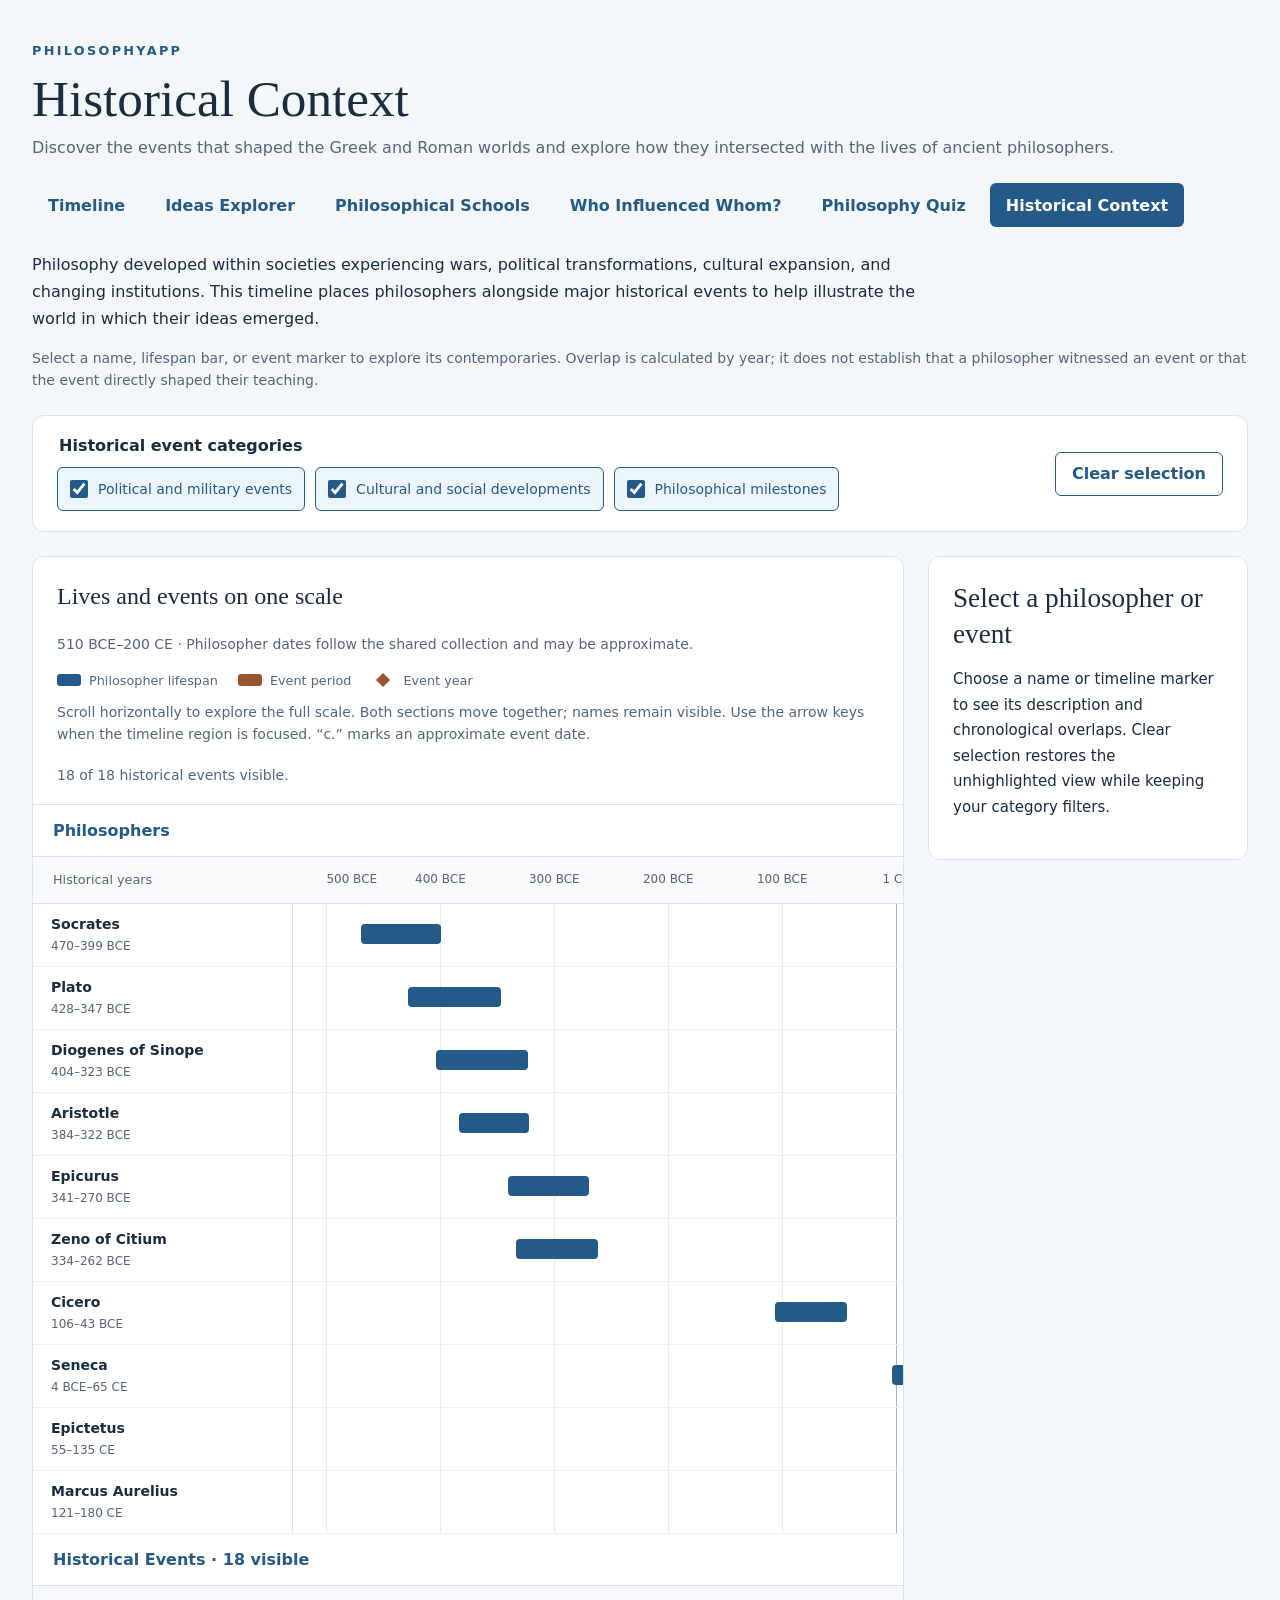
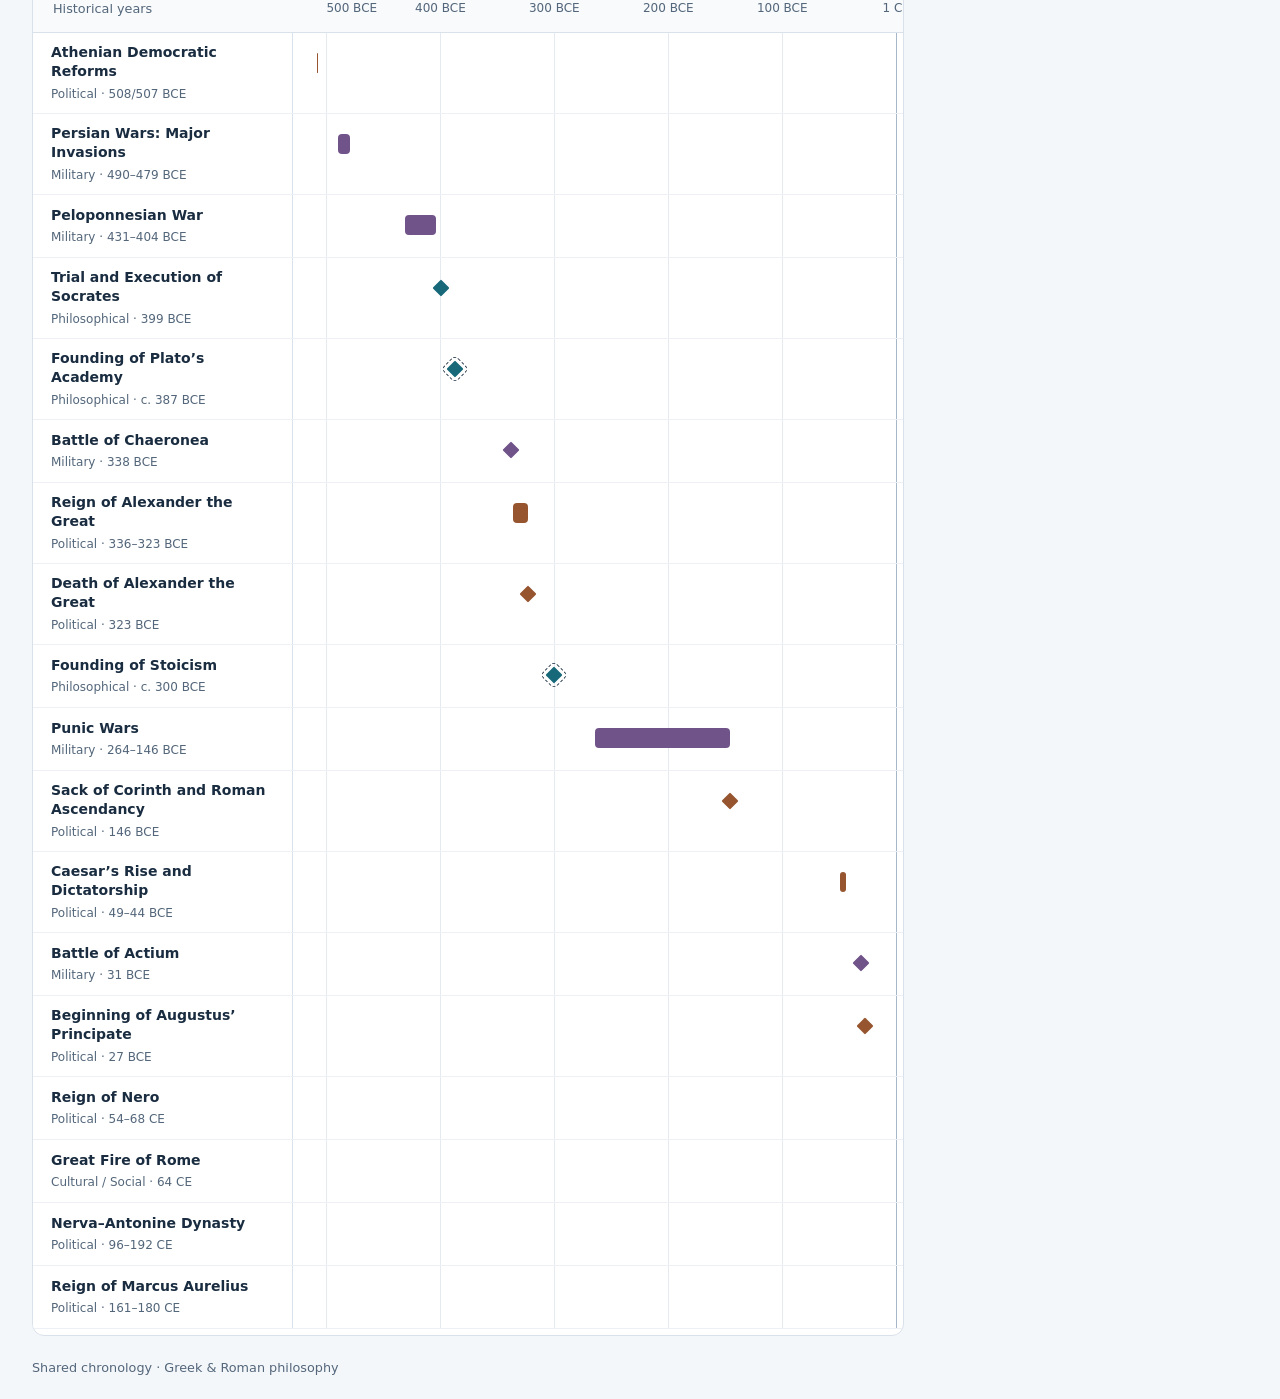
==== history.html @ 776eca30 "Add historical context timeline with event filters and overlap highlighting" ====
<!doctype html>
<html lang="en">
<head>
  <meta charset="utf-8">
  <meta name="viewport" content="width=device-width, initial-scale=1">
  <title>PhilosophyApp — Historical Context</title>
  <meta name="description" content="Discover the events that shaped the Greek and Roman worlds and explore how they intersected with the lives of ancient philosophers.">
  <link rel="stylesheet" href="styles.css">
  <script defer src="data.js"></script>
  <script defer src="history-data.js"></script>
  <script defer src="history-time.js"></script>
  <script defer src="history.js"></script>
</head>
<body>
  <header>
    <span class="brand">PHILOSOPHYAPP</span>
    <h1>Historical Context</h1>
    <p>Discover the events that shaped the Greek and Roman worlds and explore how they intersected with the lives of ancient philosophers.</p>
  </header>
  <nav class="page-nav" aria-label="Main navigation">
    <a href="index.html">Timeline</a>
    <a href="ideas.html">Ideas Explorer</a>
    <a href="schools.html">Philosophical Schools</a>
    <a href="influence.html">Who Influenced Whom?</a>
    <a href="quiz.html">Philosophy Quiz</a>
    <a href="history.html" aria-current="page">Historical Context</a>
  </nav>
  <main class="history-main">
    <section class="history-intro" aria-label="About this timeline">
      <p>Philosophy developed within societies experiencing wars, political transformations, cultural expansion, and changing institutions. This timeline places philosophers alongside major historical events to help illustrate the world in which their ideas emerged.</p>
      <p class="schools-note">Select a name, lifespan bar, or event marker to explore its contemporaries. Overlap is calculated by year; it does not establish that a philosopher witnessed an event or that the event directly shaped their teaching.</p>
    </section>
    <div class="history-controls">
      <fieldset>
        <legend>Historical event categories</legend>
        <div class="history-filters">
          <label><input type="checkbox" value="political-military" checked>Political and military events</label>
          <label><input type="checkbox" value="cultural-social" checked>Cultural and social developments</label>
          <label><input type="checkbox" value="philosophical" checked>Philosophical milestones</label>
        </div>
      </fieldset>
      <button id="history-reset" class="network-reset" type="button">Clear selection</button>
    </div>
    <section class="history-timeline-card" aria-labelledby="history-timeline-title">
      <h2 id="history-timeline-title" class="question-title">Lives and events on one scale</h2>
      <p id="history-range" class="schools-note"></p>
      <ul class="history-legend" aria-label="Timeline symbols">
        <li><span class="history-swatch" aria-hidden="true"></span>Philosopher lifespan</li>
        <li><span class="history-swatch event" aria-hidden="true"></span>Event period</li>
        <li><span class="history-diamond" aria-hidden="true"></span>Event year</li>
      </ul>
      <p id="history-scroll-hint" class="schools-note">Scroll horizontally to explore the full scale. Both sections move together; names remain visible. Use the arrow keys when the timeline region is focused. “c.” marks an approximate event date.</p>
      <p id="history-filter-status" class="schools-note" role="status"></p>
      <div id="history-scroll" class="history-scroll" role="region" aria-label="Combined philosopher and historical event timeline, horizontally scrollable" aria-describedby="history-scroll-hint" tabindex="0">
        <div id="history-timeline" class="history-timeline"></div>
      </div>
    </section>
    <aside id="history-details" class="history-details" aria-labelledby="history-detail-title" aria-live="polite" aria-atomic="true"></aside>
  </main>
  <footer>Shared chronology · Greek & Roman philosophy</footer>
  <noscript>Enable JavaScript to explore historical events and philosopher lifetimes.</noscript>
</body>
</html>
---- styles.css ----
:root{color-scheme:light;--ink:#192c40;--muted:#53667a;--blue:#245a87;--roman:#96552f;--paper:#f4f7fa;--line:#d9e2eb;--name-width:180px;font-family:system-ui,-apple-system,BlinkMacSystemFont,"Segoe UI",sans-serif;color:var(--ink);background:var(--paper)}
*{box-sizing:border-box}body{margin:0}header,main,footer{max-width:1440px;margin:auto}header{padding:40px 32px 26px}.brand{font-size:.8rem;letter-spacing:.18em;font-weight:750;color:var(--blue)}h1{font-family:Georgia,serif;font-size:clamp(2.2rem,4vw,3.5rem);font-weight:400;margin:10px 0}header p{color:var(--muted);margin:0}.separator{margin:0 12px;color:#8a9bac}main{display:grid;grid-template-columns:minmax(0,1fr) 320px;gap:24px;padding:0 32px}.timeline-card,.details{background:white;border:1px solid var(--line);border-radius:12px;overflow:hidden}.section-heading{display:flex;justify-content:space-between;align-items:center;gap:14px;padding:22px 24px}.section-heading h2{font-size:1rem;margin:0}.section-heading span{font-size:.875rem;color:var(--muted)}.timeline-scroll{overflow-x:auto;position:relative;padding-bottom:8px}.timeline{min-width:850px}.axis,.timeline-row{display:grid;grid-template-columns:var(--name-width) 1fr}.axis{height:52px;background:#f8fafc;border-top:1px solid var(--line);border-bottom:1px solid var(--line)}.axis-label{padding:16px 20px;font-size:.875rem;color:var(--muted);position:sticky;left:0;background:#f8fafc;z-index:3}.track{position:relative;margin-right:40px}.tick{position:absolute;top:18px;transform:translateX(-50%);font-size:.75rem;white-space:nowrap;color:var(--muted)}.tick:first-child{transform:none}.tick:last-child{transform:translateX(-100%)}.timeline-row{height:56px;border-bottom:1px solid #edf1f5}.name{position:sticky;left:0;z-index:2;background:white;padding:18px 20px;font-size:.875rem;font-weight:600;box-shadow:1px 0 0 var(--line)}.timeline-row.selected .name{color:var(--blue);background:#edf5fc}.gridline{position:absolute;top:0;bottom:0;width:1px;background:#e4eaf0}.era-line{background:#a5b7c8}.life{position:absolute;top:13px;height:30px;border:0;border-radius:5px;background:var(--blue);cursor:pointer;min-width:12px;box-shadow:0 1px 2px #102a4320}.life.roman{background:var(--roman)}.life:hover{filter:brightness(1.17)}.life[aria-pressed="true"]{outline:3px solid #192c40;outline-offset:3px}.life:focus-visible,.timeline-scroll:focus-visible,a:focus-visible{outline:3px solid #1377cf;outline-offset:4px}.timeline-note{font-size:.875rem;color:var(--muted);padding:8px 24px 18px;margin:0;line-height:1.5}.details{padding:26px;align-self:start;min-height:440px}.eyebrow{font-size:.8rem;letter-spacing:.1em;text-transform:uppercase;color:var(--muted);margin:0 0 12px}.details h2{font-family:Georgia,serif;font-weight:400;font-size:2rem;margin:0 0 8px}.dates{font-size:1rem;color:var(--blue);font-weight:600;margin:0 0 22px}.summary{line-height:1.7;font-size:1rem}dl{margin:24px 0}dt{font-size:.8rem;color:var(--muted);margin-top:18px}dd{font-size:.9375rem;margin:5px 0 0;line-height:1.5}.source{color:var(--blue);font-weight:600;font-size:.875rem;text-underline-offset:4px}.date-note{border-top:1px solid var(--line);padding-top:18px;font-size:.875rem;color:var(--muted);line-height:1.5}footer{padding:24px 32px;font-size:.8rem;color:var(--muted)}.scroll-hint{display:none}
@media(max-width:1100px){main{grid-template-columns:1fr}.details{min-height:0}.section-heading{flex-wrap:wrap}}
@media(max-width:650px){header{padding:28px 18px 22px}main{padding:0 12px;gap:16px}.section-heading{padding:18px}.section-heading span{display:none}.scroll-hint{display:block;padding:0 18px 14px;color:var(--muted);font-size:.875rem;line-height:1.5}.details{padding:22px}.timeline-note{padding:8px 18px 16px}footer{padding:20px 18px}:root{--name-width:160px}.name{padding-left:14px}}

.timeline-legend{display:flex;flex-wrap:wrap;gap:12px 24px;list-style:none;padding:12px 24px 8px;margin:0;font-size:.875rem;color:var(--muted)}.timeline-legend li{display:flex;align-items:center;gap:8px}.legend-swatch{display:inline-block;width:24px;height:12px;border-radius:3px;flex-shrink:0;background:var(--blue)}.legend-swatch.roman{background:var(--roman)}
@media(max-width:650px){.timeline-legend{padding-left:18px;padding-right:18px}}

.compact-tick{display:none}
@media(max-width:650px){
  .scroll-hint{display:none}
  .timeline{min-width:0}
  .timeline-scroll{overflow-x:visible}
  .axis{display:block;height:44px}
  .axis-label{display:none}
  .axis .track{height:44px}
  .track{margin:0 18px}
  .desktop-tick{display:none}
  .compact-tick{display:block;top:14px}
  .compact-tick:nth-last-child(3){transform:none}
  .timeline-row{display:block;height:auto;min-height:62px;padding:7px 0;cursor:pointer}
  .name{position:static;background:transparent;padding:0 18px;font-size:.875rem;line-height:1.5;box-shadow:none}
  .timeline-row.selected{background:#edf5fc}
  .timeline-row.selected .name{background:transparent}
  .timeline-row .track{height:27px}
  .life{top:8px;height:14px;min-width:0;border-radius:3px}
  .life::after{content:"";position:absolute;inset:-14px -8px}
  .life[aria-pressed="true"]{outline-width:2px;outline-offset:2px}
  .gridline{opacity:.5}
}

.name-button{appearance:none;background:none;border:0;padding:0;margin:0;font:inherit;color:inherit;text-align:left;cursor:pointer;width:100%}.name-button:focus-visible{outline:3px solid #1377cf;outline-offset:3px}.details{scroll-margin-top:20px}

.timeline-row{cursor:pointer}

.history-main{display:grid;grid-template-columns:minmax(0,1fr) 320px;gap:24px;align-items:start}
.history-intro,.history-controls{grid-column:1/-1}
.history-intro>p:first-child{max-width:90ch;line-height:1.7;margin:0 0 14px}
.history-intro .schools-note{margin-bottom:0}
.history-controls{display:flex;flex-wrap:wrap;align-items:center;justify-content:space-between;gap:20px;background:white;border:1px solid var(--line);border-radius:12px;padding:20px 24px}
.history-controls fieldset{padding:0;margin:0;border:0;min-width:0}
.history-controls legend{font-weight:600;margin-bottom:12px}
.history-filters{display:flex;flex-wrap:wrap;gap:10px}
.history-filters label{display:flex;align-items:center;gap:10px;min-height:44px;padding:10px 12px;border:1px solid var(--line);border-radius:6px;font-size:.875rem;cursor:pointer}
.history-filters label:has(input:checked){background:#edf5fc;border-color:var(--blue);color:var(--blue)}
.history-filters input{accent-color:var(--blue);width:18px;height:18px;margin:0;flex-shrink:0}
.history-timeline-card{min-width:0;background:white;border:1px solid var(--line);border-radius:12px;overflow:hidden;padding-top:24px}
.history-timeline-card>.question-title,.history-timeline-card>.schools-note,.history-legend{margin-left:24px;margin-right:24px}
.history-timeline-card>.question-title{font-size:1.5rem}
.history-legend{display:flex;flex-wrap:wrap;gap:12px 20px;list-style:none;padding:0;color:var(--muted);font-size:.8rem}
.history-legend li{display:flex;align-items:center;gap:8px}
.history-swatch{width:24px;height:12px;border-radius:3px;background:var(--blue)}
.history-swatch.event{background:var(--roman)}
.history-diamond{width:10px;height:10px;background:var(--roman);transform:rotate(45deg);margin:0 7px}
.history-scroll{overflow-x:auto;border-top:1px solid var(--line);padding-bottom:6px}
.history-timeline{min-width:1120px;--history-label-width:260px}
.history-section-title{position:sticky;left:0;width:fit-content;max-width:calc(100vw - 50px);padding:16px 20px;margin:0;color:var(--blue);font-size:1rem;background:white;z-index:3}
.history-axis,.history-row{display:grid;grid-template-columns:var(--history-label-width) minmax(0,1fr)}
.history-axis{height:48px;background:#f8fafc;border-top:1px solid var(--line);border-bottom:1px solid var(--line)}
.history-axis-label{position:sticky;left:0;background:#f8fafc;z-index:3;padding:15px 20px;font-size:.8rem;color:var(--muted)}
.history-track{position:relative;margin:0 30px 0 22px}
.history-tick{position:absolute;top:15px;transform:translateX(-50%);color:var(--muted);font-size:.75rem;white-space:nowrap}
.history-tick:first-child{transform:none}
.history-tick:last-child{transform:translateX(-100%)}
.history-row{min-height:62px;border-bottom:1px solid #edf1f5}
.history-row-button{position:sticky;left:0;z-index:2;display:flex;flex-direction:column;justify-content:center;gap:4px;width:100%;min-height:62px;border:0;border-right:1px solid var(--line);padding:10px 18px;text-align:left;font:inherit;background:white;color:var(--ink);cursor:pointer}
.history-row-name{font-size:.875rem;font-weight:600;line-height:1.4}
.history-row-meta{font-size:.75rem;line-height:1.4;color:var(--muted)}
.history-row.selected .history-row-button{background:#edf5fc;color:var(--blue)}
.history-row.matched .history-row-button{border-left:4px solid var(--blue);padding-left:14px}
.history-row.dimmed .history-row-name,.history-row.dimmed .history-mark{opacity:.5}
.history-row[hidden]{display:none}
.history-gridline{position:absolute;top:0;bottom:0;width:1px;background:#e4eaf0;pointer-events:none}
.history-gridline.era{background:#a5b7c8}
.history-mark{position:absolute;top:6px;height:48px;border:0;background:none;padding:0;cursor:pointer;color:var(--ink)}
.history-mark::after{content:"";position:absolute;inset:0 -22px;min-width:44px}
.history-shape{position:absolute;top:14px;left:0;width:100%;height:20px;background:var(--blue);border-radius:4px;pointer-events:none}
.history-row.event .history-shape{background:var(--roman)}
.history-row.military .history-shape{background:#705388}
.history-row.cultural-social .history-shape{background:#367155}
.history-row.philosophical .history-shape{background:#176979}
.history-mark.point{transform:translateX(-50%)}
.history-mark.point::after{inset:0}
.history-mark.point .history-shape{width:12px;height:12px;left:calc(50% - 6px);top:18px;border-radius:1px;transform:rotate(45deg)}
.history-mark.approximate .history-shape{outline:1px dashed var(--ink);outline-offset:3px}
.history-row.matched .history-shape{box-shadow:0 0 0 2px white,0 0 0 3px var(--blue)}
.history-row.selected .history-shape{outline:3px solid var(--ink);outline-offset:3px}
.history-mark:focus{outline:none}
.history-mark:focus-visible .history-shape{outline:3px solid #1377cf;outline-offset:5px}
.history-row-button:focus-visible,.history-scroll:focus-visible,.history-filters input:focus-visible,.history-related-button:focus-visible{outline:3px solid #1377cf;outline-offset:-3px}
.history-empty{position:sticky;left:0;max-width:calc(100vw - 76px);width:520px;padding:20px;margin:0;line-height:1.7;color:var(--muted)}
.history-details{position:sticky;top:20px;background:white;border:1px solid var(--line);border-radius:12px;padding:24px;scroll-margin-top:20px}
.history-details .question-title{font-size:1.7rem;margin-bottom:14px}
.history-details .eyebrow{line-height:1.6;letter-spacing:.04em}
.history-detail-body{font-size:.9375rem;line-height:1.7}
.history-details h3{font-size:1rem;line-height:1.5;margin:22px 0 12px}
.history-related{list-style:none;padding:0;margin:0;display:grid;gap:10px}
.history-related-button{display:flex;flex-direction:column;gap:5px;min-height:48px;width:100%;text-align:left;background:#f8fafc;border:1px solid var(--line);border-radius:6px;color:var(--blue);font:inherit;font-size:.875rem;line-height:1.5;padding:10px 12px;cursor:pointer}
.history-related-button:hover{background:#edf5fc}
.history-related-button small{color:var(--muted);font-size:.75rem}
.history-overlap-note{font-size:.8rem;line-height:1.6;border-top:1px solid var(--line);padding-top:16px;color:var(--muted);margin-bottom:0}
@media(max-width:1100px){.history-main{grid-template-columns:1fr}.history-details{position:static}}
@media(max-width:650px){.history-main{gap:18px}.history-controls{padding:18px}.history-filters{flex-direction:column}.history-filters label{width:100%}.history-timeline{--history-label-width:210px}.history-row-button{padding-left:14px}.history-row.matched .history-row-button{padding-left:10px}.history-timeline-card>.question-title,.history-timeline-card>.schools-note,.history-legend{margin-left:18px;margin-right:18px}.history-details{padding:22px}.history-track{margin-left:16px}}

.quiz-main{display:block}
.quiz-container{max-width:800px;margin:0 auto}
.quiz-card{background:white;border:1px solid var(--line);border-radius:12px;padding:28px;scroll-margin-top:20px}
.quiz-progress-text{font-size:.875rem;font-weight:600;color:var(--blue);margin:0 0 12px}
.quiz-progress{display:block;width:100%;height:10px;margin-bottom:26px;accent-color:var(--blue);border:0;border-radius:6px;overflow:hidden;background:#edf1f5}
.quiz-progress::-webkit-progress-bar{background:#edf1f5}
.quiz-progress::-webkit-progress-value{background:var(--blue)}
.quiz-progress::-moz-progress-bar{background:var(--blue)}
.quiz-category{line-height:1.6;letter-spacing:.06em}
.quiz-options{display:flex;flex-direction:column;gap:12px}
.quiz-answer{display:flex;flex-direction:column;gap:8px;width:100%;min-height:54px;padding:16px 18px;text-align:left;font:inherit;line-height:1.5;color:var(--ink);background:white;border:1px solid #a5b7c8;border-radius:8px;cursor:pointer}
.quiz-answer:hover:not([aria-disabled="true"]){background:#edf5fc;border-color:var(--blue)}
.quiz-answer[aria-disabled="true"]{cursor:default}
.quiz-answer.correct{background:#edf7f0;border:2px solid #316647;padding:15px 17px}
.quiz-answer.incorrect{background:#fff3ed;border:2px solid var(--roman);padding:15px 17px}
.quiz-answer[aria-pressed="true"]{box-shadow:inset 4px 0 0 currentColor}
.quiz-answer-status{font-size:.8rem;font-weight:700}
.quiz-answer.correct .quiz-answer-status,.quiz-review-verdict.correct{color:#28583c}
.quiz-answer.incorrect .quiz-answer-status,.quiz-review-verdict.incorrect{color:#85441f}
.quiz-feedback.answered{margin-top:20px;padding:18px;background:#f8fafc;border:1px solid var(--line);border-radius:8px;line-height:1.7}
.quiz-feedback p{margin:0}
.quiz-feedback p+p{margin-top:10px}
.quiz-feedback-heading{font-weight:600}
.quiz-next{display:inline-flex;align-items:center;justify-content:center;min-height:48px;margin-top:24px;padding:12px 20px;background:var(--blue);color:white;border:1px solid var(--blue);border-radius:6px;font:inherit;font-weight:600;cursor:pointer}
.quiz-next:hover:not(:disabled){background:#1d4b70}
.quiz-next:disabled{background:#e9eef3;color:var(--muted);border-color:var(--line);cursor:default}
.quiz-answer:focus-visible,.quiz-next:focus-visible,.quiz-review summary:focus-visible{outline:3px solid #1377cf;outline-offset:3px}
.quiz-result,.quiz-result-message{line-height:1.7}
.quiz-score{font:400 2rem Georgia,serif;color:var(--blue);margin:20px 0}
.quiz-review-title{font-size:1.2rem;margin:32px 0 18px}
.quiz-review{display:flex;flex-direction:column;gap:12px}
.quiz-review-item{border:1px solid var(--line);border-radius:8px;overflow:hidden}
.quiz-review summary{padding:16px;min-height:54px;line-height:1.6;cursor:pointer;font-weight:600}
.quiz-review-verdict{display:block;font-size:.8rem;margin-top:6px}
.quiz-review-body{padding:0 16px 16px;line-height:1.7}
.quiz-review-body p{margin:12px 0 0}
.quiz-review-body p:first-child{margin-top:0}
@media(max-width:650px){.quiz-card{padding:22px 18px}.quiz-next{width:100%}.quiz-answer{padding:14px}.quiz-answer.correct,.quiz-answer.incorrect{padding:13px}.quiz-review summary{padding:14px}}

.network-main{display:block}
.network-section,.network-details{margin-bottom:28px}
.network-heading{display:flex;justify-content:space-between;align-items:center;flex-wrap:wrap;gap:16px;margin-bottom:16px}
.network-heading .question-title{margin:0}
.network-intro,.network-body{line-height:1.7;max-width:80ch}
.network-reset{font:inherit;font-weight:600;min-height:44px;padding:10px 16px;color:var(--blue);background:white;border:1px solid var(--blue);border-radius:6px;cursor:pointer}
.network-reset:hover{background:#edf5fc}
.network-legend{display:flex;flex-wrap:wrap;gap:12px 28px;list-style:none;padding:0;margin:22px 0;font-size:.875rem;color:var(--muted)}
.network-legend li{display:flex;align-items:center;gap:10px}
.network-line{position:relative;width:42px;border-top:2px solid var(--blue);margin-right:3px}
.network-line::after{content:"";position:absolute;right:-3px;top:-5px;border-left:8px solid var(--blue);border-top:4px solid transparent;border-bottom:4px solid transparent}
.network-line.dashed{border-top-style:dashed;border-top-color:var(--roman)}
.network-line.dashed::after{border-left-color:var(--roman)}
.network-scroll{overflow-x:auto;border:1px solid var(--line);border-radius:12px;background:white}
.network-canvas{position:relative;isolation:isolate}
.network-arrows{position:absolute;inset:0;overflow:visible;pointer-events:none}
.network-edge{cursor:pointer;pointer-events:auto}
.edge-line{fill:none;stroke:var(--blue);stroke-width:2}
.network-edge.intellectual .edge-line{stroke:var(--roman);stroke-dasharray:8 6}
.edge-hit{fill:none;stroke:transparent;stroke-width:28;pointer-events:stroke}
.arrow-head.direct{fill:var(--blue)}
.arrow-head.intellectual{fill:var(--roman)}
.arrow-head.selected{fill:var(--ink)}
.network-edge.highlighted .edge-line{stroke:var(--ink);stroke-width:3}
.network-edge:focus{outline:none}
.network-edge:focus-visible .edge-line,.network-edge:hover .edge-line{stroke:#1377cf;stroke-width:4}
.network-node{position:absolute;display:flex;flex-direction:column;align-items:center;justify-content:center;gap:8px;padding:10px;font:inherit;font-size:.9375rem;font-weight:600;text-align:center;color:var(--ink);background:#f8fafc;border:1px solid #a5b7c8;border-radius:8px;cursor:pointer}
.network-node small{font-size:.75rem;font-weight:400;color:var(--muted)}
.network-node:hover,.network-node.connected{background:#edf5fc;border-color:var(--blue)}
.network-node[aria-pressed="true"]{background:var(--blue);color:white;outline:3px solid var(--ink);outline-offset:2px}
.network-node[aria-pressed="true"] small{color:white}
.network-node.dimmed{opacity:.55}
.network-edge.dimmed{opacity:.2}
.network-node:focus-visible,.network-reset:focus-visible,.network-scroll:focus-visible,.network-relationship-button:focus-visible{outline:3px solid #1377cf;outline-offset:3px}
.network-caveat{font-size:.875rem;color:var(--muted);line-height:1.6;margin:16px 0 0;max-width:100ch}
.network-details{background:white;border:1px solid var(--line);border-radius:12px;padding:26px;scroll-margin-top:20px}
.network-details .question-title{margin-bottom:12px}
.network-details h3{font-size:1rem;margin-top:24px}
.network-details .source{display:inline-block;line-height:1.6;overflow-wrap:anywhere}
.network-relationships{display:grid;grid-template-columns:repeat(auto-fit,minmax(min(100%,300px),1fr));gap:12px}
.network-relationship-button{display:flex;flex-direction:column;gap:8px;width:100%;min-height:72px;padding:14px 16px;background:white;color:var(--ink);border:1px solid var(--line);border-radius:8px;text-align:left;font:inherit;font-size:.9375rem;font-weight:600;line-height:1.5;cursor:pointer}
.network-relationship-button small{font-size:.8rem;font-weight:400;color:var(--muted)}
.network-relationship-button:hover,.network-relationship-button.related{background:#edf5fc;border-color:var(--blue)}
.network-relationship-button[aria-pressed="true"]{outline:2px solid var(--blue);outline-offset:1px}
.network-related-list{list-style:none;padding:0;display:grid;gap:10px;max-width:720px;margin-bottom:0}
@media(max-width:650px){.network-details{padding:22px}.network-legend{flex-direction:column;gap:16px}.network-heading{align-items:start}}

.schools-main{display:block}
.schools-main>section+section{margin-top:40px}
.schools-note{color:var(--muted);font-size:.875rem;line-height:1.6;margin:0 0 18px}
.school-overview{display:grid;grid-template-columns:repeat(auto-fit,minmax(min(100%,320px),1fr));gap:20px}
.school-card,.comparison-controls{background:white;border:1px solid var(--line);border-radius:12px;padding:24px}
.school-card h3{font:400 1.65rem Georgia,serif;margin:0 0 10px}
.school-founding{color:var(--blue);font-size:.875rem;font-weight:600;line-height:1.5;margin:0}
.school-card dl{margin:18px 0 0}
.school-card dt{font-weight:600;margin-top:14px}
.school-card dd{line-height:1.65}
.comparison-controls{display:flex;flex-wrap:wrap;gap:24px;align-items:start;margin-bottom:18px}
.comparison-controls fieldset{border:0;padding:0;margin:0;flex:1 1 500px;min-width:0}
.comparison-controls legend,.category-control>label{display:block;font-weight:600;margin-bottom:12px}
.school-choices{display:flex;flex-wrap:wrap;gap:10px}
.school-choice{display:flex;align-items:center;gap:10px;min-height:44px;padding:10px 12px;border:1px solid var(--line);border-radius:6px;cursor:pointer}
.school-choice:has(input:checked){background:#edf5fc;border-color:var(--blue);color:var(--blue)}
.school-choice input{width:18px;height:18px;margin:0;accent-color:var(--blue);flex-shrink:0}
.category-control{flex:1 1 240px;min-width:0}
.category-control select{font:inherit;color:var(--ink);background:white;border:1px solid var(--line);border-radius:6px;min-height:44px;padding:10px;width:100%}
.comparison-scroll{overflow-x:auto;border:1px solid var(--line);border-radius:12px;background:white}
.school-comparison{border-collapse:separate;border-spacing:0;width:100%;table-layout:fixed;min-width:1100px;font-size:.9375rem;line-height:1.65}
.school-comparison th,.school-comparison td{padding:18px;vertical-align:top;text-align:left;border-bottom:1px solid var(--line)}
.school-comparison thead th{background:#edf5fc;color:var(--blue)}
.school-comparison th:first-child{position:sticky;left:0;width:165px;background:#f8fafc;border-right:1px solid var(--line)}
.school-comparison thead th:first-child{background:#edf5fc}
.school-comparison tbody tr:last-child>*{border-bottom:0}
.school-comparison.single-category{min-width:0}
.comparison-scroll:focus-visible,.school-choice input:focus-visible,.category-control select:focus-visible{outline:3px solid #1377cf;outline-offset:3px}
.visually-hidden{position:absolute;width:1px;height:1px;padding:0;margin:-1px;overflow:hidden;clip-path:inset(50%);white-space:nowrap;border:0}
@media(max-width:650px){.school-card,.comparison-controls{padding:20px}.school-overview{gap:16px}.school-comparison th:first-child{width:145px}.school-comparison th,.school-comparison td{padding:14px}.schools-main>section+section{margin-top:32px}}

.page-nav{max-width:1440px;margin:0 auto;padding:0 32px 24px;display:flex;flex-wrap:wrap;gap:8px}
.page-nav a{display:inline-flex;align-items:center;min-height:44px;padding:10px 16px;border-radius:6px;color:var(--blue);font-weight:600;text-decoration:none}
.page-nav a:hover{background:#e7eff7}
.page-nav a[aria-current="page"]{background:var(--blue);color:white}
.ideas-main{display:block;max-width:1440px}
.ideas-main>section{max-width:840px;margin:0 auto}
.question-buttons{display:flex;flex-wrap:wrap;gap:12px;margin-bottom:28px}
.question-button{flex:1 1 200px;min-height:52px;padding:14px 16px;border:1px solid var(--line);border-radius:8px;background:white;color:var(--blue);font:inherit;font-weight:600;line-height:1.4;cursor:pointer}
.question-button:hover{background:#edf5fc}
.question-button[aria-pressed="true"]{background:var(--blue);border-color:var(--blue);color:white}
.question-button:focus-visible{outline:3px solid #1377cf;outline-offset:4px}
.question-title{font-family:Georgia,serif;font-weight:400;font-size:1.75rem;line-height:1.3;margin:0 0 20px}
.idea-cards{display:flex;flex-direction:column;gap:20px}
.idea-card{background:white;border:1px solid var(--line);border-radius:12px;padding:26px 28px}
.idea-card h3{font-family:Georgia,serif;font-size:1.65rem;font-weight:400;margin:0 0 8px}
.idea-tradition{color:var(--blue);font-size:.875rem;font-weight:600;margin:0 0 16px}
.idea-summary{font-size:1rem;line-height:1.7;margin:0}
@media(max-width:650px){.page-nav{padding:0 18px 22px}.question-buttons{flex-direction:column;gap:10px;margin-bottom:24px}.question-button{flex:auto;text-align:left}.idea-card{padding:22px}.idea-cards{gap:16px}}
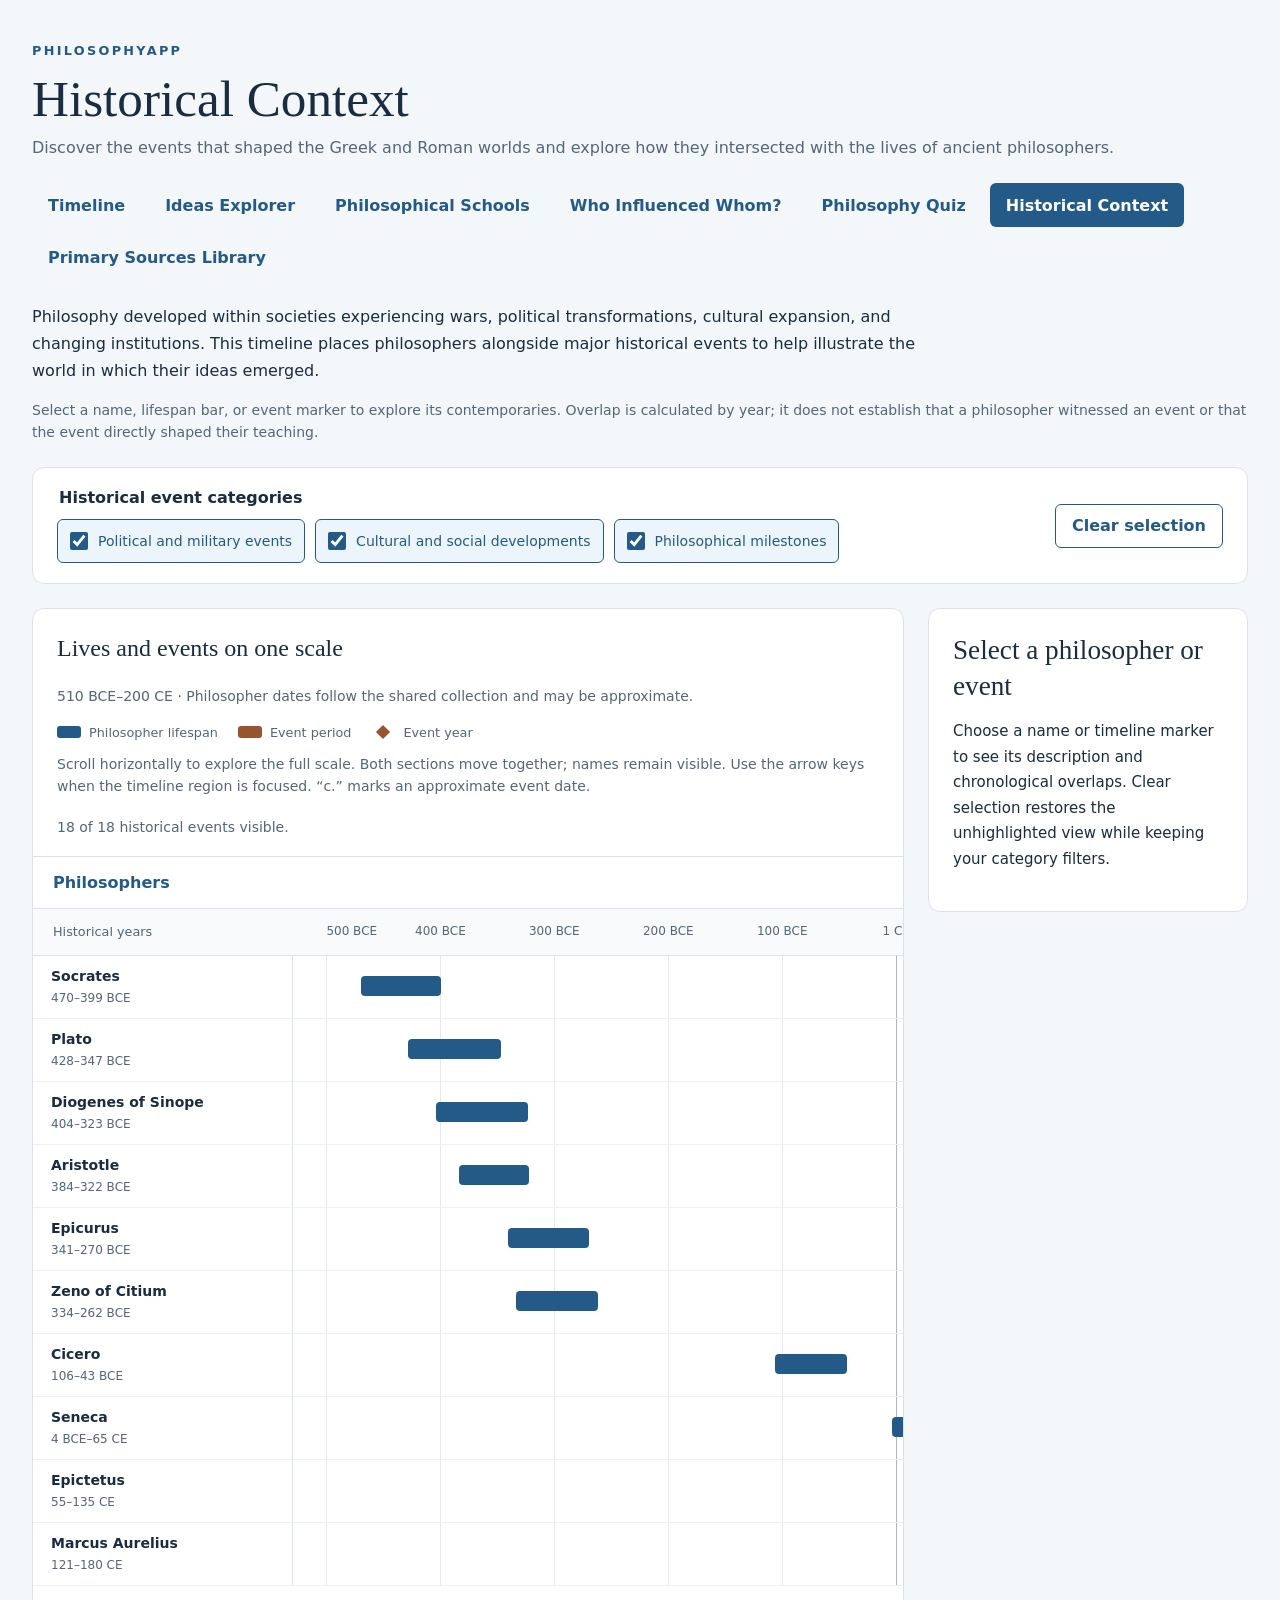
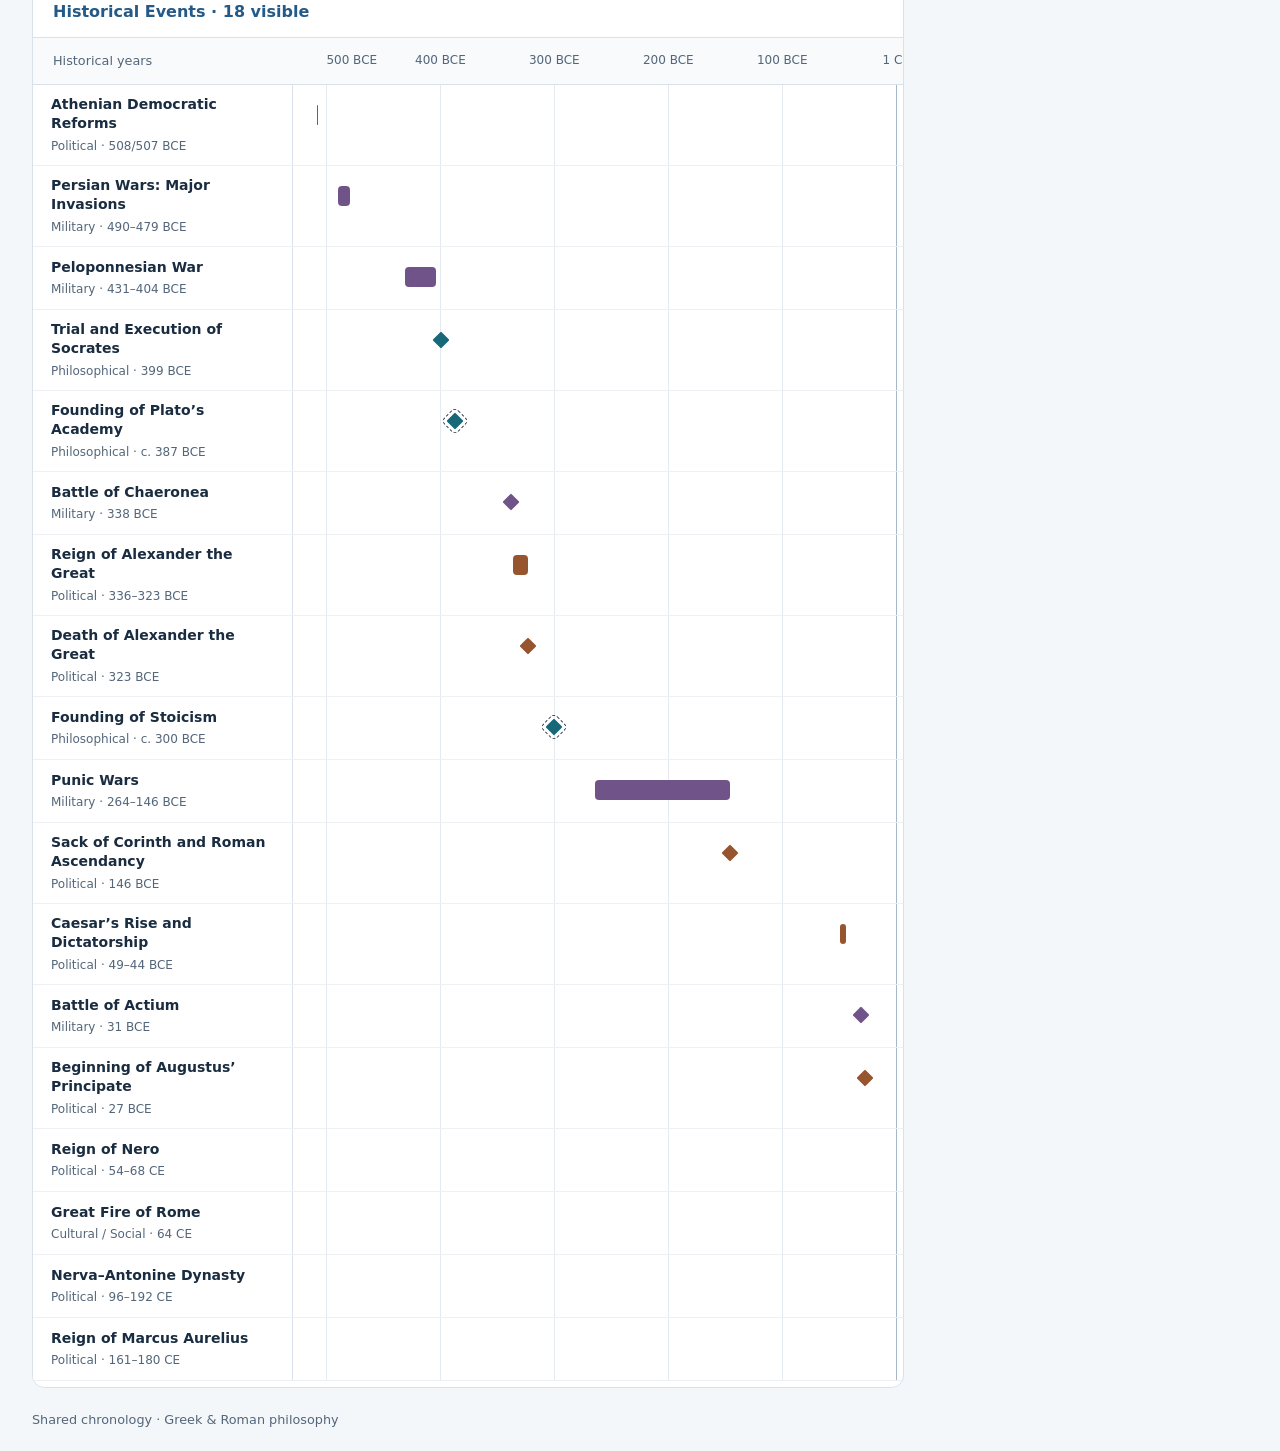
==== commit 0fc7b9ab: "Add Primary Sources Library with search and reading cards" ====
--- a/history.html
+++ b/history.html
@@ -24,6 +24,7 @@
     <a href="influence.html">Who Influenced Whom?</a>
     <a href="quiz.html">Philosophy Quiz</a>
     <a href="history.html" aria-current="page">Historical Context</a>
+    <a href="library.html">Primary Sources Library</a>
   </nav>
   <main class="history-main">
     <section class="history-intro" aria-label="About this timeline">
--- a/styles.css
+++ b/styles.css
@@ -237,3 +237,45 @@
 .idea-tradition{color:var(--blue);font-size:.875rem;font-weight:600;margin:0 0 16px}
 .idea-summary{font-size:1rem;line-height:1.7;margin:0}
 @media(max-width:650px){.page-nav{padding:0 18px 22px}.question-buttons{flex-direction:column;gap:10px;margin-bottom:24px}.question-button{flex:auto;text-align:left}.idea-card{padding:22px}.idea-cards{gap:16px}}
+
+/* Primary Sources Library */
+.library-main{display:block;max-width:1220px}
+.library-intro{max-width:84ch;line-height:1.7;margin-bottom:24px}
+.library-controls{padding:24px;background:white;border:1px solid var(--line);border-radius:12px;margin-bottom:28px}
+.library-controls label{display:block;font-size:.875rem;font-weight:650;margin-bottom:8px}
+.library-search-row{display:flex;gap:12px}
+.library-search-row input{flex:1;min-width:0}
+.library-controls input,.library-controls select{font:inherit;border:1px solid #9babbc;border-radius:6px;padding:11px 12px;min-height:46px;background:white;color:var(--ink)}
+.library-controls button,.library-close{font:inherit;border:1px solid var(--blue);border-radius:6px;padding:10px 16px;min-height:46px;background:white;color:var(--blue);cursor:pointer;font-weight:600}
+.library-controls button:hover,.library-close:hover{background:#edf5fc}
+.library-filter-row{display:flex;align-items:end;gap:16px;margin-top:20px}
+.library-filter-row>div{flex:1;min-width:0}
+.library-controls select{width:100%}
+.library-results-heading{display:flex;align-items:center;justify-content:space-between;gap:16px;margin-bottom:16px}
+.library-results-heading h2{margin:0}
+#library-status{color:var(--muted);font-size:.875rem;margin:0}
+.library-cards{display:grid;grid-template-columns:repeat(2,minmax(0,1fr));gap:20px;align-items:start}
+.library-card{background:white;border:1px solid var(--line);border-radius:12px;padding:24px;min-width:0}
+.library-card[hidden],.library-empty[hidden]{display:none}
+.library-author{font-size:.8rem;color:var(--blue);letter-spacing:.06em;text-transform:uppercase;font-weight:700;margin:0 0 8px}
+.library-card h3{font-family:Georgia,serif;font-size:1.6rem;font-weight:400;margin:0 0 12px}
+.library-topic{display:inline-block;color:var(--muted);font-size:.8rem;border:1px solid var(--line);border-radius:5px;padding:5px 9px;margin:0}
+.library-description{line-height:1.65;margin:16px 0}
+.library-reading summary{cursor:pointer;color:var(--blue);font-weight:650;min-height:46px;padding:12px 0;list-style-position:inside}
+.library-reading[open] summary{border-bottom:1px solid var(--line);margin-bottom:20px}
+.library-reading-content{max-width:68ch;line-height:1.7;overflow-wrap:anywhere}
+.library-reading-content h4{font-size:.875rem;margin:24px 0 12px}
+.library-reading-content h4:first-child{margin-top:0}
+.library-reading blockquote{font-family:Georgia,serif;font-size:1.22rem;line-height:1.8;border-left:3px solid var(--blue);background:#f4f8fc;margin:0;padding:18px 20px}
+.library-reading blockquote p{margin:0}
+.library-reading blockquote p+p{margin-top:1em}
+.library-attribution{font-size:.875rem;color:var(--muted);line-height:1.6}
+.library-source{margin:0 0 16px}
+.library-source dt{margin-top:12px}.library-source dd{margin-top:3px}
+.library-context{font-size:.9375rem}
+.library-close{margin-top:8px}
+.library-empty{background:white;border:1px solid var(--line);border-radius:12px;padding:24px;line-height:1.7}
+.library-source-note{margin:24px 0 0;max-width:90ch}
+.library-main :is(button,input,select,summary):focus-visible{outline:3px solid #1377cf;outline-offset:4px}
+@media(max-width:850px){.library-cards{grid-template-columns:1fr}.library-reading-content{max-width:68ch}}
+@media(max-width:650px){.library-controls,.library-card{padding:20px}.library-search-row{flex-wrap:wrap}.library-search-row input{flex-basis:100%}.library-filter-row{display:grid;grid-template-columns:1fr}.library-results-heading{align-items:start;flex-direction:column;gap:8px}.library-reading blockquote{padding:16px}.library-intro{padding:0 6px}}
